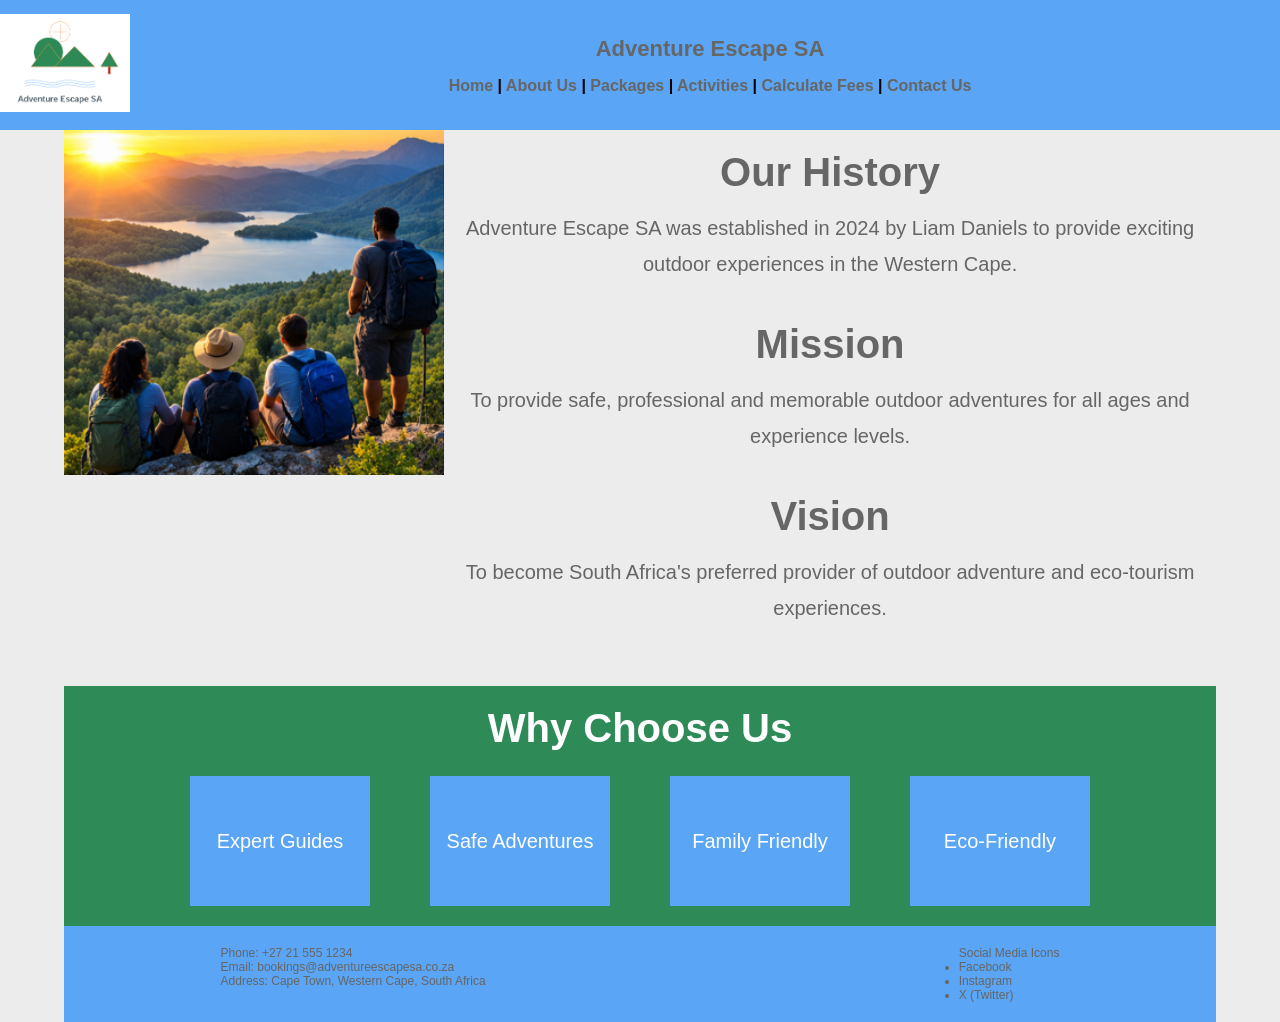
==== about.html @ f77b36d5 "Adventure Escape SA Website" ====
<!DOCTYPE html>
<html lang="en">

<head>

    <!-- Website Character Encoding -->
    <meta charset="UTF-8">

    <!-- Responsive Website -->
    <meta name="viewport"
          content="width=device-width, initial-scale=1.0">

    <!-- Browser Title -->
    <title>About Us | Adventure Escape SA</title>

    <!-- Link CSS File -->
    <link rel="stylesheet"
          href="css/style.css">

</head>

<body>

    <!-- =========================
         HEADER
    ========================== -->

    <header>

        <!-- Logo -->

        <div class="logo-section">

            <img src="images/logo.png"
                 alt="Adventure Escape SA Logo">

        </div>

        <!-- Title And Navigation -->

        <div class="header-content">

            <h1>

                Adventure Escape SA

            </h1>

            <nav>

                <a href="index.html">Home</a>

                |

                <a href="about.html">About Us</a>

                |

                <a href="overview.html">Packages</a>

                |

                <a href="overview.html">Activities</a>

                |

                <a href="fee-calculator.html">Calculate Fees</a>

                |

                <a href="contact.html">Contact Us</a>

            </nav>

        </div>

    </header>

    <!-- =========================
         ABOUT SECTION
    ========================== -->

    <section class="about-section">

        <!-- Left Side Image -->

        <div class="about-image">

            <img src="images/about_us.jpg"
                 alt="About Adventure Escape SA">

        </div>

        <!-- Right Side Content -->

        <div class="about-content">

            <!-- History -->

            <h2>

                Our History

            </h2>

            <p>

                Adventure Escape SA was established in
                2024 by Liam Daniels to provide exciting
                outdoor experiences in the Western Cape.

            </p>

            <!-- Mission -->

            <h2>

                Mission

            </h2>

            <p>

                To provide safe, professional and
                memorable outdoor adventures for
                all ages and experience levels.

            </p>

            <!-- Vision -->

            <h2>

                Vision

            </h2>

            <p>

                To become South Africa's preferred
                provider of outdoor adventure and
                eco-tourism experiences.

            </p>

        </div>

    </section>

    <!-- =========================
         WHY CHOOSE US
    ========================== -->

    <section class="why-section">

        <h2>

            Why Choose Us

        </h2>

        <div class="why-row">

            <div class="why-card">

                Expert Guides

            </div>

            <div class="why-card">

                Safe Adventures

            </div>

            <div class="why-card">

                Family Friendly

            </div>

            <div class="why-card">

                Eco-Friendly

            </div>

        </div>

    </section>

    <!-- =========================
         FOOTER
    ========================== -->

    <footer>

        <!-- Contact Information -->

        <div>

            <p>

                Phone: +27 21 555 1234

            </p>

            <p>

                Email:
                bookings@adventureescapesa.co.za

            </p>

            <p>

                Address:
                Cape Town,
                Western Cape,
                South Africa

            </p>

        </div>

        <!-- Social Media -->

        <div>

            <p>

                Social Media Icons

            </p>

            <ul>

                <li>Facebook</li>

                <li>Instagram</li>

                <li>X (Twitter)</li>

            </ul>

        </div>

    </footer>

</body>

</html>
---- css/style.css ----
/* RESET */

*{
    margin:0;
    padding:0;
    box-sizing:border-box;
    font-family:Arial, sans-serif;
}

body{
    background:#ECECEC;
}

/* HEADER */

header{
    background:#5AA5F5;
    display:flex;
    align-items:center;
    height:130px;
}

.logo-section{
    width:140px;
}

.logo-section img{
    width:130px;
}

.header-content{
    flex:1;
    text-align:center;
}

.header-content h1{
    color:#666;
    margin-bottom:15px;
    font-size:22px;
}

nav{
    font-size:16px;
    font-weight:bold;
}

nav a{
    text-decoration:none;
    color:#666;
}

/* =====================================
   HOME PAGE
===================================== */

.hero-section{

    width:90%;

    margin:0 auto;

    display:flex;

    align-items:flex-start;
}

/* LEFT IMAGE */

.hero-image{

    width:32%;
}

.hero-image img{

    width:100%;

    display:block;
}

/* RIGHT CONTENT */

.hero-text{

    width:68%;

    padding:15px 25px;

    display:flex;

    flex-direction:column;
}

.hero-text h2{

    text-align:center;

    color:#666;

    font-size:34px;

    margin-bottom:20px;
}

.hero-text p{

    color:#666;

    font-size:24px;

    line-height:1.6;

    text-align:left;
}

/* BUTTON */

.button-container{

    text-align:center;

    margin-top:35px;
}

.start-btn{

    display:inline-block;

    background:#FF8C42;

    color:#2E8B57;

    text-decoration:none;

    padding:18px 55px;

    border-radius:30px;

    font-size:22px;

    font-weight:bold;
}

.start-btn:hover{

    background:#ff7a1a;
}

/* FEATURED ADVENTURES */

.featured{

    width:90%;

    margin:20px auto;

    text-align:center;
}

.featured h2{

    color:#666;

    font-size:40px;

    margin-bottom:25px;
}

.feature-row{

    display:flex;

    justify-content:center;

    gap:70px;
}

.feature-card{

    width:200px;

    height:140px;

    background:#5AA5F5;

    display:flex;

    justify-content:center;

    align-items:center;

    color:#2E8B57;

    font-size:28px;

    font-weight:bold;
}

/* FOOTER */

footer{
    background:#5AA5F5;
    display:flex;
    justify-content:center;
    gap:200px;
    padding:15px;
    font-size:12px;
    color:#666;
}

/* MOBILE */

@media(max-width:768px){

    .hero-section{
        flex-direction:column;
    }

    .hero-image,
    .hero-text{
        width:100%;
    }

    footer{
        flex-direction:column;
        gap:20px;
        text-align:center;
    }

    .feature-row{
        flex-direction:column;
        align-items:center;
    }
}
/* =====================================
   ABOUT PAGE
===================================== */

.about-section{

    width:90%;

    margin:auto;

    display:flex;

    background:#ECECEC;
}

/* Left Image */

.about-image{

    width:33%;
}

.about-image img{

    width:100%;

    display:block;
}

/* Right Content */

.about-content{

    width:67%;

    padding:20px;
}

/* Headings */

.about-content h2{

    text-align:center;

    color:#666;

    font-size:40px;

    margin-bottom:15px;
}

/* Paragraphs */

.about-content p{

    text-align:center;

    color:#666;

    font-size:20px;

    line-height:1.8;

    margin-bottom:40px;
}

/* =====================================
   WHY CHOOSE US
===================================== */

.why-section{

    width:90%;

    margin:auto;

    background:#2E8B57;

    color:white;

    text-align:center;

    padding:20px;
}

.why-section h2{

    font-size:40px;

    margin-bottom:25px;
}

.why-row{

    display:flex;

    justify-content:center;

    gap:60px;
}

.why-card{

    width:180px;

    height:130px;

    background:#5AA5F5;

    display:flex;

    justify-content:center;

    align-items:center;

    text-align:center;

    font-size:20px;
}
/* =========================
   OVERVIEW PAGE
========================= */

.overview-container{

    width:90%;

    margin:auto;

    padding:20px;
}

.overview-container h2{

    text-align:center;

    color:#666;

    margin-bottom:20px;
}

.search-bar{

    width:100%;

    padding:15px;

    border:none;

    border-radius:25px;

    background:#D9D9D9;

    margin-bottom:20px;
}

.package-grid{

    display:grid;

    grid-template-columns:
    repeat(auto-fit, minmax(220px,1fr));

    gap:15px;
}

.package-card{

    background:#5AA5F5;

    padding:20px;

    min-height:220px;
}

.package-card h3{

    color:#2E8B57;

    margin-bottom:40px;
}

.package-card p{

    color:#666;

    margin-bottom:30px;
}

.view-btn{

    display:inline-block;

    background:#FF8C42;

    color:#2E8B57;

    text-decoration:none;

    padding:10px 20px;

    border-radius:20px;

    font-weight:bold;
}
/* =========================
   PAGE LAYOUT
========================= */

.page-wrapper{

    min-height:100vh;

    display:flex;

    flex-direction:column;
}

.content{

    flex:1;
}

/* =========================
   PACKAGE PAGE
========================= */

.package-page{

    width:90%;

    margin:auto;

    display:flex;

    margin-top:10px;
}

.package-image{

    width:52%;
}

.package-image img{

    width:100%;

    height:100%;

    object-fit:cover;

    display:block;
}

.package-details{

    width:48%;

    background:#2E8B57;

    color:white;

    padding:20px;
}

.package-details h2{

    font-size:26px;

    margin-bottom:20px;
}

.package-details h3{

    margin-top:15px;

    margin-bottom:10px;
}

.package-details p{

    line-height:1.5;
}

.package-details ul{

    margin-left:20px;

    line-height:1.6;
}

/* =========================
   BUTTONS
========================= */

/* PACKAGE BUTTONS */

.package-buttons{

    width:100%;

    display:flex;

    flex-direction:column;

    justify-content:center;

    align-items:center;

    padding:20px 0;
}

/* BUTTON STYLE */

.package-buttons .btn{

    display:block;

    width:220px;

    text-align:center;

    background:#FF8C42;

    color:#2E8B57;

    text-decoration:none;

    font-weight:bold;

    padding:15px;

    border-radius:30px;

    margin:10px auto;
}

/* =========================
   FOOTER
========================= */

footer{

    width:90%;

    margin:auto;

    background:#5AA5F5;

    display:flex;

    justify-content:space-around;

    padding:20px;
}
/* =====================================
   FEE CALCULATOR BUTTONS
===================================== */

.center{

    width:100%;

    display:flex;

    justify-content:center;

    align-items:center;

    margin:20px 0;
}

/* Orange Buttons */

.btn{

    display:inline-block;

    background:#FF8C42;

    color:#2E8B57;

    text-decoration:none;

    padding:15px 40px;

    border:none;

    border-radius:30px;

    font-size:18px;

    font-weight:bold;

    cursor:pointer;

    min-width:220px;

    text-align:center;
}

.btn:hover{

    background:#ff7a1a;

}

/* Calculate Button */

#calculateBtn{

    background:#FF8C42;

    color:#2E8B57;

}

/* Submit Button */

#submitBtn{

    background:#FF8C42;

    color:#2E8B57;

}
/* ==========================
   FEE CALCULATOR
========================== */

.fee-layout{

    width:90%;

    margin:auto;

    display:flex;

    justify-content:space-between;

    gap:20px;

    padding:20px;
}

.column{

    flex:1;
}

.column h2{

    color:#2E8B57;

    margin-bottom:15px;
}

.form-input{

    width:100%;

    padding:12px;

    margin-bottom:15px;

    border:none;

    border-radius:20px;

    background:#D9D9D9;
}

.discount-box{

    background:#5AA5F5;

    padding:20px;
}

.quote-box{

    width:90%;

    margin:20px auto;

    background:#5AA5F5;

    padding:20px;
}
/* =====================================
   CONTACT PAGE
===================================== */

/* Main Contact Layout */

.contact-layout{

    width:90%;

    margin:20px auto;

    display:flex;

    justify-content:space-between;

    gap:30px;
}

/* Contact Information Card */

.contact-card{

    width:45%;

    background:#5AA5F5;

    padding:20px;

    border-radius:5px;
}

.contact-card h2{

    color:#2E8B57;

    margin-bottom:15px;
}

/* Contact Form */

.contact-form{

    width:45%;
}

.contact-form h2{

    color:#2E8B57;

    margin-bottom:15px;
}

/* Input Fields */

.form-input{

    width:100%;

    padding:12px;

    margin-bottom:15px;

    border:none;

    border-radius:20px;

    background:#D9D9D9;
}

/* =====================================
   GOOGLE MAP
===================================== */

.map-container{

    width:60%;

    margin:30px auto;
}

.map-container iframe{

    width:100%;

    height:300px;

    border:none;

    border-radius:5px;
}

/* Mobile View */

@media(max-width:768px){

    .contact-layout{

        flex-direction:column;
    }

    .contact-card,
    .contact-form{

        width:100%;
    }

    .map-placeholder{

        width:100%;
    }
}
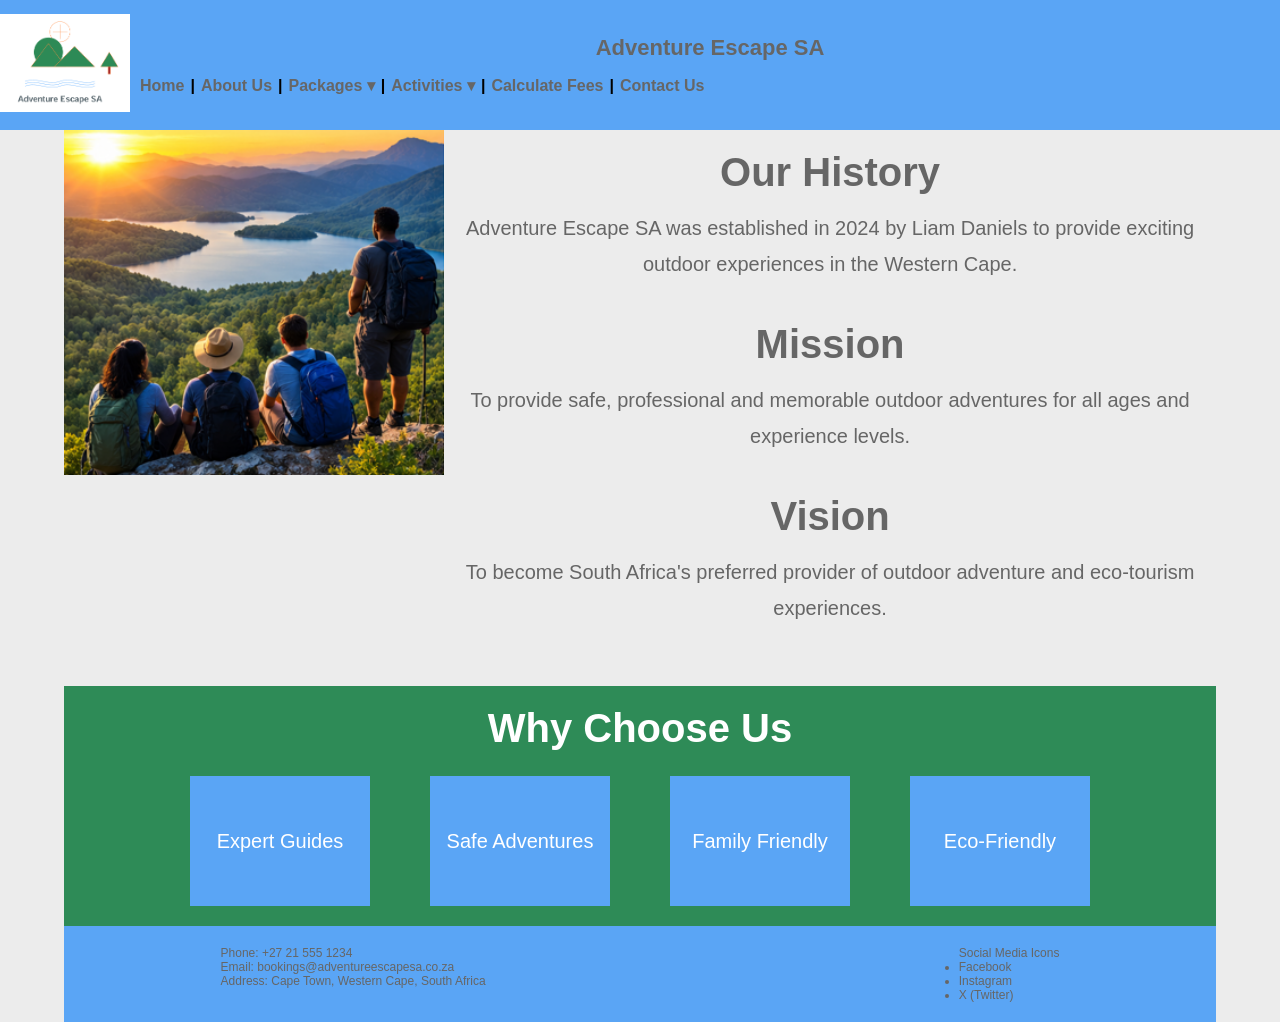
==== commit bd703d5a: "Add drop-down navigation menu to every page Packages and Activities now open drop-down menus that li" ====
--- a/about.html
+++ b/about.html
@@ -46,7 +46,7 @@
 
             </h1>
 
-            <nav>
+            <nav class="main-nav">
 
                 <a href="index.html">Home</a>
 
@@ -56,11 +56,32 @@
 
                 |
 
-                <a href="overview.html">Packages</a>
-
-                |
-
-                <a href="overview.html">Activities</a>
+                <div class="dropdown">
+
+                    <a href="overview.html" class="dropdown-toggle">Packages &#9662;</a>
+
+                    <div class="dropdown-menu">
+                        <a href="ultimate-adventure.html">Ultimate Adventure Day</a>
+                        <a href="family-explorer.html">Family Explorer Package</a>
+                        <a href="mountain-adventure.html">Mountain Adventure Package</a>
+                        <a href="corporate-challenge.html">Corporate Team Challenge</a>
+                    </div>
+
+                </div>
+
+                |
+
+                <div class="dropdown">
+
+                    <a href="overview.html" class="dropdown-toggle">Activities &#9662;</a>
+
+                    <div class="dropdown-menu">
+                        <a href="ziplining.html">Ziplining Adventure</a>
+                        <a href="kayaking.html">Kayaking Experience</a>
+                        <a href="rock-climbing.html">Rock Climbing Session</a>
+                    </div>
+
+                </div>
 
                 |
 
--- a/css/style.css
+++ b/css/style.css
@@ -832,4 +832,51 @@
 
         width:100%;
     }
-}+}
+/* =====================================
+   DROP-DOWN NAVIGATION
+===================================== */
+
+.main-nav{
+    display:flex;
+    flex-wrap:wrap;
+    align-items:center;
+    gap:6px;
+}
+
+.dropdown{
+    position:relative;
+    display:inline-block;
+}
+
+.dropdown-menu{
+    display:none;
+    position:absolute;
+    top:100%;
+    left:0;
+    min-width:220px;
+    background:#ffffff;
+    border-radius:6px;
+    box-shadow:0 4px 12px rgba(0,0,0,0.15);
+    padding:6px 0;
+    z-index:1000;
+}
+
+.dropdown-menu a{
+    display:block;
+    padding:8px 14px;
+    font-size:14px;
+    font-weight:normal;
+    color:#444;
+}
+
+.dropdown-menu a:hover,
+.dropdown-menu a:focus{
+    background:#ff7a1a;
+    color:#ffffff;
+}
+
+.dropdown:hover .dropdown-menu,
+.dropdown:focus-within .dropdown-menu{
+    display:block;
+}
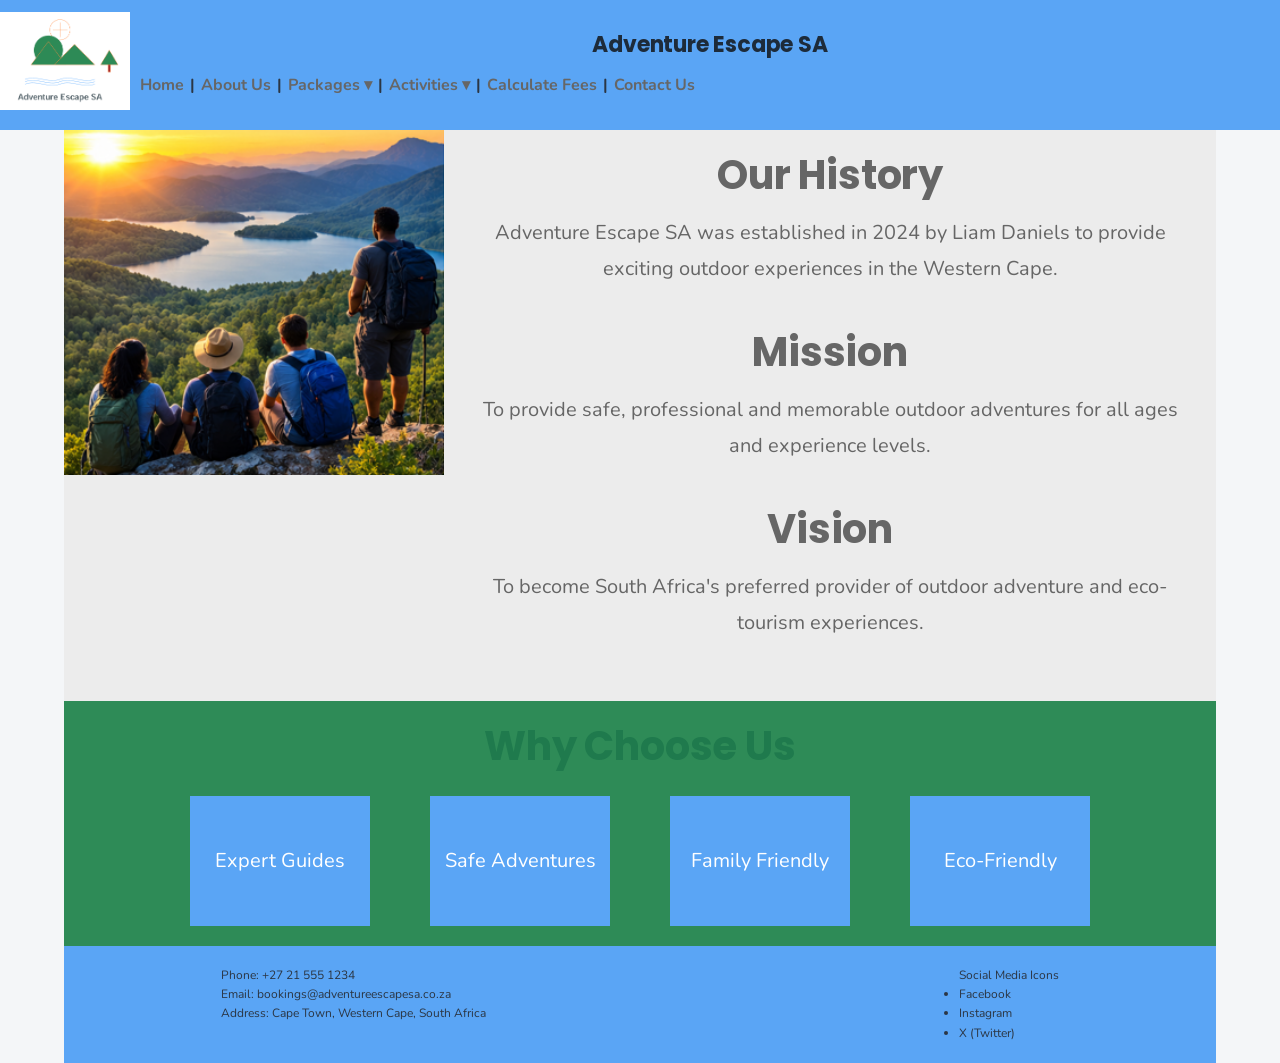
==== commit 0ba6cd11: "Refresh typography and text colours for readability Use Poppins for headings and Nunito for body tex" ====
--- a/about.html
+++ b/about.html
@@ -14,6 +14,9 @@
     <title>About Us | Adventure Escape SA</title>
 
     <!-- Link CSS File -->
+    <link rel="preconnect" href="https://fonts.googleapis.com">
+    <link rel="preconnect" href="https://fonts.gstatic.com" crossorigin>
+    <link href="https://fonts.googleapis.com/css2?family=Nunito:wght@400;600;700&family=Poppins:wght@500;600;700&display=swap" rel="stylesheet">
     <link rel="stylesheet"
           href="css/style.css">
 
--- a/css/style.css
+++ b/css/style.css
@@ -880,3 +880,185 @@
 .dropdown:focus-within .dropdown-menu{
     display:block;
 }
+
+/* =====================================
+   TABLES
+===================================== */
+
+.price-list{
+    max-width:800px;
+    margin:30px auto;
+    padding:0 15px;
+}
+
+.price-list h2{
+    text-align:center;
+}
+
+.info-table{
+    width:100%;
+    border-collapse:collapse;
+    background:#ffffff;
+    font-size:14px;
+}
+
+.info-table caption{
+    caption-side:top;
+    text-align:left;
+    font-weight:bold;
+    padding:6px 0;
+    color:#444;
+}
+
+.info-table th,
+.info-table td{
+    border:1px solid #d6d6d6;
+    padding:8px 10px;
+    text-align:left;
+}
+
+.info-table thead th{
+    background:#5AA5F5;
+    color:#ffffff;
+}
+
+.info-table tbody tr:nth-child(even){
+    background:#f2f7fd;
+}
+
+.table-note{
+    font-size:12px;
+    margin-top:8px;
+}
+
+@media(max-width:768px){
+
+    .info-table{
+        font-size:13px;
+    }
+}
+
+/* =====================================
+   FORM VALIDATION
+===================================== */
+
+.sr-only{
+    position:absolute;
+    width:1px;
+    height:1px;
+    padding:0;
+    margin:-1px;
+    overflow:hidden;
+    clip:rect(0,0,0,0);
+    border:0;
+}
+
+.error-message{
+    color:#c0392b;
+    font-size:13px;
+    margin:4px 0 10px;
+    min-height:16px;
+}
+
+.input-error{
+    border:2px solid #c0392b !important;
+}
+
+.form-status{
+    text-align:center;
+    font-weight:bold;
+    margin:12px auto;
+    max-width:700px;
+}
+
+.status-success{
+    color:#1e7e34;
+}
+
+.status-error{
+    color:#c0392b;
+}
+
+.status-warning{
+    color:#b36b00;
+}
+
+.quote-table .total-row td{
+    font-weight:bold;
+    background:#ffe8d6;
+}
+
+.search-message{
+    text-align:center;
+    color:#c0392b;
+    font-weight:bold;
+    min-height:18px;
+}
+
+/* =====================================
+   FEE CALCULATOR - MOBILE
+===================================== */
+
+@media(max-width:768px){
+
+    .fee-layout{
+        flex-direction:column;
+        gap:20px;
+    }
+
+    .fee-layout .form-input{
+        width:100%;
+        box-sizing:border-box;
+    }
+}
+
+/* =====================================
+   UI/UX REFRESH: TYPOGRAPHY & COLOUR
+   Poppins for headings, Nunito for body text.
+   Text colours chosen to pass WCAG contrast checks.
+===================================== */
+
+:root{
+    --blue:#5AA5F5;
+    --blue-soft:#EAF3FE;
+    --green:#1F7A4D;
+    --orange:#E65C00;
+    --orange-dark:#C94F00;
+    --navy:#1D2B3A;
+    --text:#2B3644;
+    --muted:#5A6573;
+    --page:#F4F6F8;
+    --white:#FFFFFF;
+    --radius:16px;
+    --shadow:0 6px 18px rgba(29,43,58,0.10);
+    --container:1140px;
+}
+
+*{
+    font-family:'Nunito', Arial, sans-serif;
+}
+
+body{
+    background:var(--page);
+    color:var(--text);
+    font-size:17px;
+    line-height:1.6;
+}
+
+h1, h2, h3, h4,
+.header-content h1,
+.hero-text h2,
+.featured h2{
+    font-family:'Poppins', Arial, sans-serif;
+    color:var(--navy);
+    line-height:1.25;
+    letter-spacing:-0.2px;
+}
+
+h2{
+    color:var(--green);
+}
+
+p, li, label, td, th{
+    color:var(--text);
+}
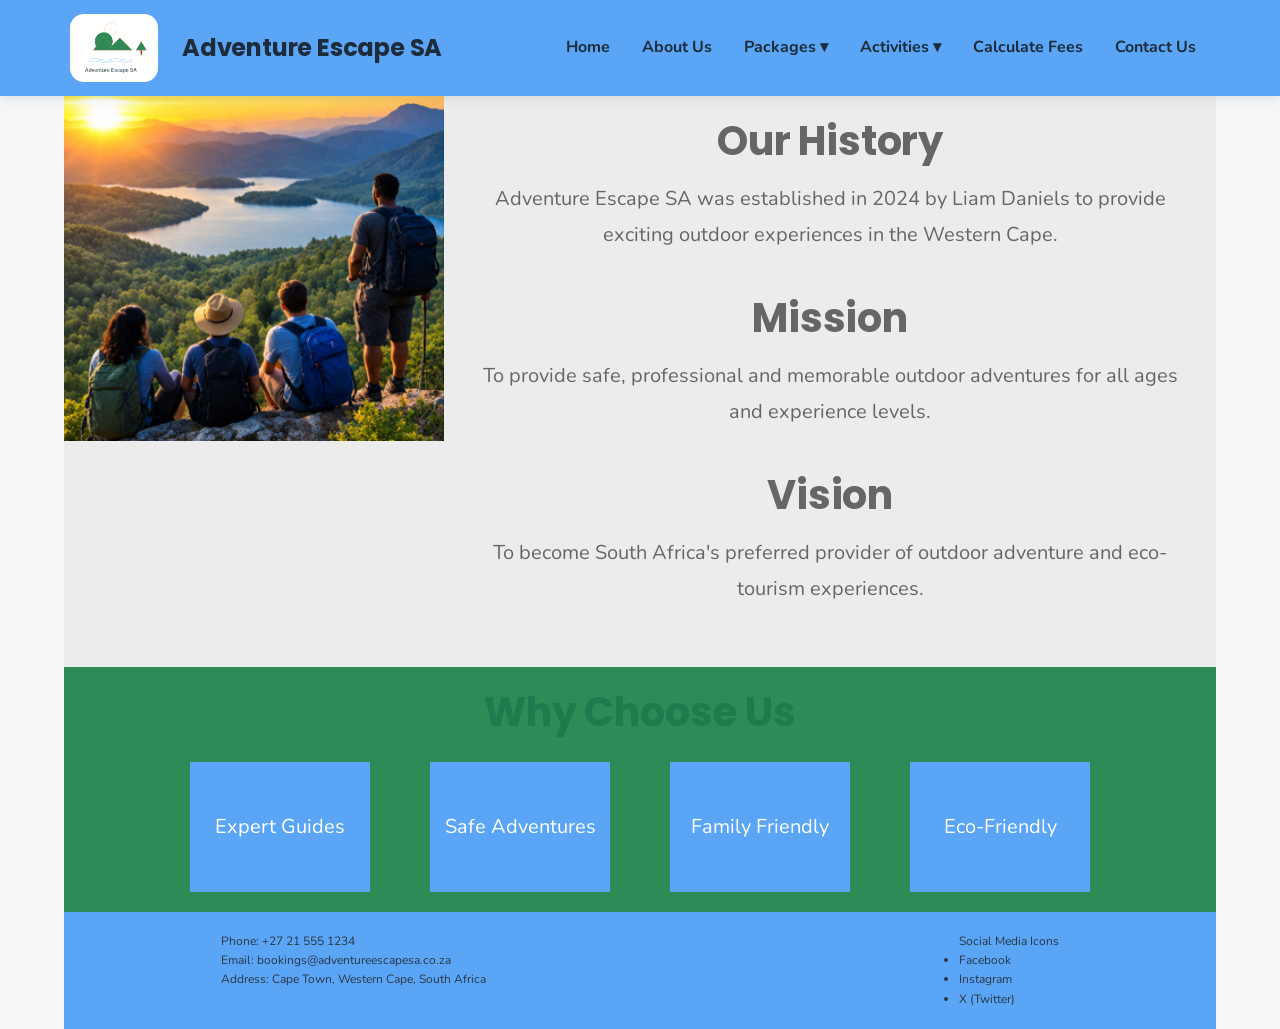
==== commit 9d5ee3e9: "Align the header and navigation into one consistent row The logo, site title and menu now sit on one" ====
--- a/about.html
+++ b/about.html
@@ -52,13 +52,7 @@
             <nav class="main-nav">
 
                 <a href="index.html">Home</a>
-
-                |
-
                 <a href="about.html">About Us</a>
-
-                |
-
                 <div class="dropdown">
 
                     <a href="overview.html" class="dropdown-toggle">Packages &#9662;</a>
@@ -71,9 +65,6 @@
                     </div>
 
                 </div>
-
-                |
-
                 <div class="dropdown">
 
                     <a href="overview.html" class="dropdown-toggle">Activities &#9662;</a>
@@ -85,13 +76,7 @@
                     </div>
 
                 </div>
-
-                |
-
                 <a href="fee-calculator.html">Calculate Fees</a>
-
-                |
-
                 <a href="contact.html">Contact Us</a>
 
             </nav>
--- a/css/style.css
+++ b/css/style.css
@@ -1062,3 +1062,152 @@
 p, li, label, td, th{
     color:var(--text);
 }
+
+/* =====================================
+   UI/UX REFRESH: HEADER & NAVIGATION
+   Logo, title and menu share one aligned row that lines up
+   with the page content below it.
+===================================== */
+
+header{
+    height:auto;
+    min-height:96px;
+    padding:14px max(4%, calc((100% - var(--container)) / 2));
+    gap:24px;
+    box-shadow:0 2px 10px rgba(29,43,58,0.12);
+    position:relative;
+    z-index:100;
+}
+
+.logo-section{
+    width:auto;
+    flex-shrink:0;
+}
+
+.logo-section img{
+    width:88px;
+    height:auto;
+    display:block;
+    background:var(--white);
+    border-radius:14px;
+    padding:4px;
+}
+
+.header-content{
+    display:flex;
+    align-items:center;
+    justify-content:space-between;
+    gap:20px;
+    text-align:left;
+}
+
+.header-content h1{
+    margin:0;
+    font-size:24px;
+    font-weight:700;
+    color:var(--navy);
+    white-space:nowrap;
+}
+
+.main-nav{
+    display:flex;
+    flex-wrap:wrap;
+    align-items:center;
+    justify-content:flex-end;
+    gap:4px;
+    font-size:16px;
+}
+
+.main-nav a,
+.dropdown-toggle{
+    display:inline-flex;
+    align-items:center;
+    padding:8px 14px;
+    border-radius:999px;
+    color:var(--navy);
+    font-weight:700;
+    text-decoration:none;
+    transition:background 0.2s ease, color 0.2s ease;
+}
+
+.main-nav > a:hover,
+.main-nav > a:focus-visible,
+.dropdown-toggle:hover,
+.dropdown-toggle:focus-visible,
+.dropdown:focus-within .dropdown-toggle{
+    background:var(--white);
+    color:var(--green);
+    outline:none;
+}
+
+.dropdown-menu{
+    top:calc(100% + 6px);
+    border-radius:12px;
+    padding:8px;
+    box-shadow:var(--shadow);
+}
+
+/* invisible bridge so the menu doesn't close while moving the mouse down */
+.dropdown-menu::before{
+    content:"";
+    position:absolute;
+    top:-8px;
+    left:0;
+    right:0;
+    height:8px;
+}
+
+.dropdown-menu a{
+    display:block;
+    border-radius:8px;
+    padding:9px 12px;
+    font-size:15px;
+    font-weight:600;
+    color:var(--navy);
+}
+
+.dropdown-menu a:hover,
+.dropdown-menu a:focus{
+    background:var(--blue-soft);
+    color:var(--green);
+}
+
+@media(max-width:960px){
+
+    header{
+        flex-wrap:wrap;
+    }
+
+    .header-content{
+        flex-direction:column;
+        align-items:flex-start;
+        flex:1;
+    }
+
+    .main-nav{
+        justify-content:flex-start;
+    }
+}
+
+@media(max-width:600px){
+
+    header{
+        padding:12px 16px;
+        gap:14px;
+    }
+
+    .logo-section img{
+        width:64px;
+    }
+
+    .header-content h1{
+        font-size:20px;
+        white-space:normal;
+    }
+
+    .main-nav a,
+    .dropdown-toggle{
+        padding:6px 10px;
+        font-size:15px;
+    }
+}
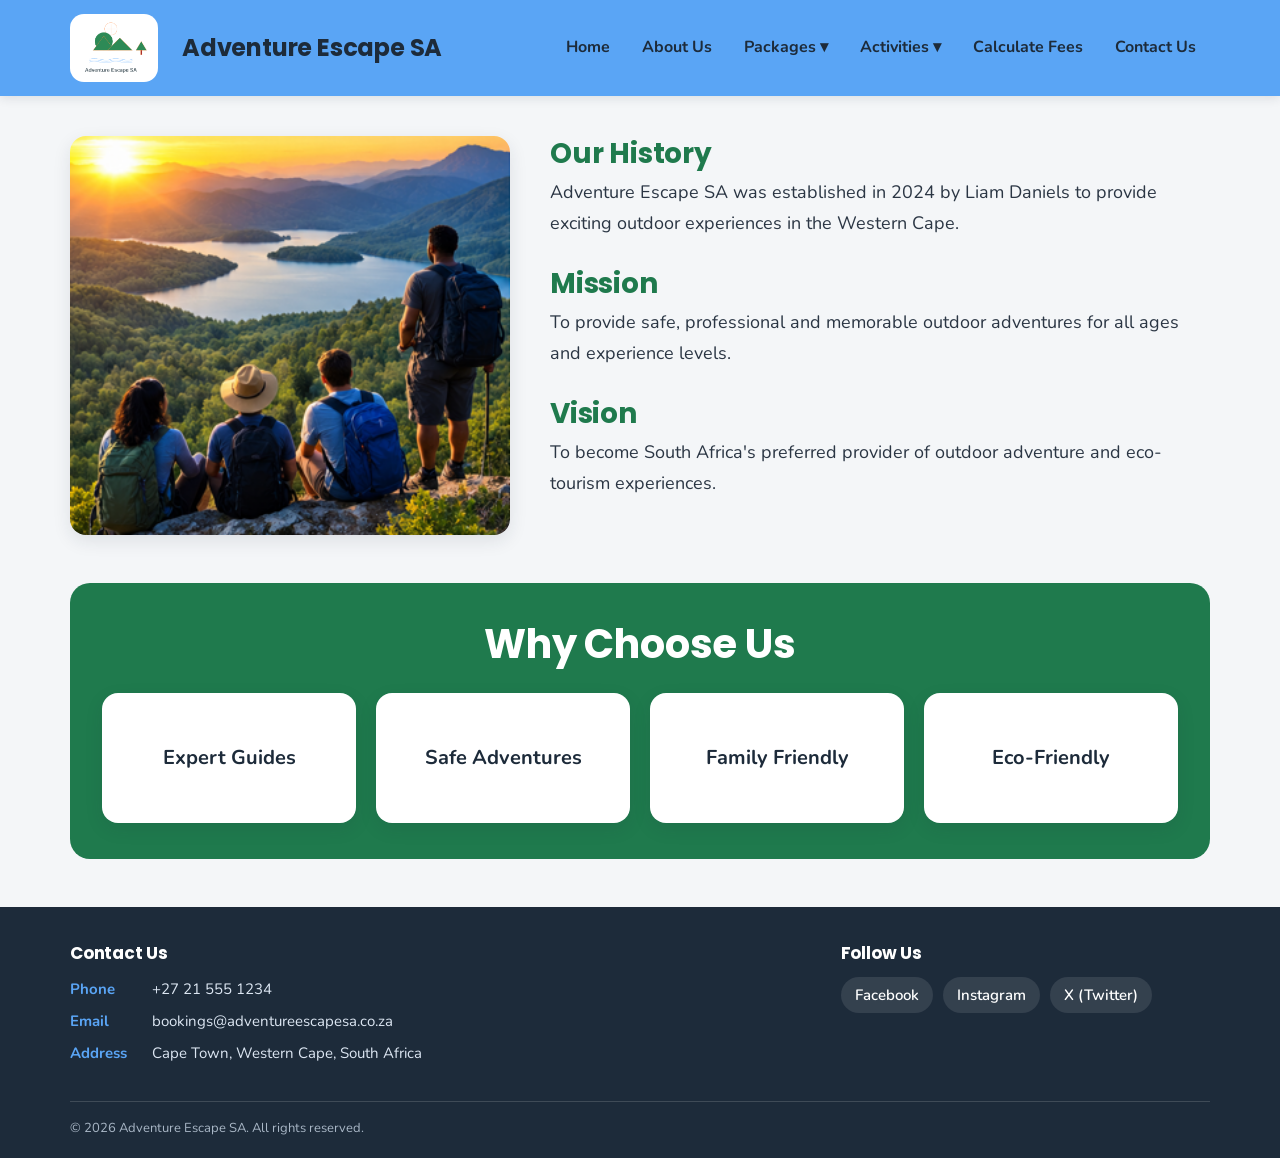
==== commit 07e60bcd: "Rebuild the footer as aligned, readable columns The footer used 12px grey text on blue and a differe" ====
--- a/about.html
+++ b/about.html
@@ -202,57 +202,37 @@
          FOOTER
     ========================== -->
 
-    <footer>
-
-        <!-- Contact Information -->
-
-        <div>
-
-            <p>
-
-                Phone: +27 21 555 1234
-
-            </p>
-
-            <p>
-
-                Email:
-                bookings@adventureescapesa.co.za
-
-            </p>
-
-            <p>
-
-                Address:
-                Cape Town,
-                Western Cape,
-                South Africa
-
-            </p>
-
-        </div>
-
-        <!-- Social Media -->
-
-        <div>
-
-            <p>
-
-                Social Media Icons
-
-            </p>
-
-            <ul>
-
-                <li>Facebook</li>
-
-                <li>Instagram</li>
-
-                <li>X (Twitter)</li>
-
-            </ul>
-
-        </div>
+    <footer class="site-footer">
+
+        <div class="footer-inner">
+
+            <div class="footer-col">
+
+                <h3>Contact Us</h3>
+
+                <ul class="footer-list">
+                    <li><span class="footer-label">Phone</span> <a href="tel:+27215551234">+27 21 555 1234</a></li>
+                    <li><span class="footer-label">Email</span> <a href="mailto:bookings@adventureescapesa.co.za">bookings@adventureescapesa.co.za</a></li>
+                    <li><span class="footer-label">Address</span> Cape Town, Western Cape, South Africa</li>
+                </ul>
+
+            </div>
+
+            <div class="footer-col">
+
+                <h3>Follow Us</h3>
+
+                <ul class="footer-social">
+                    <li><span>Facebook</span></li>
+                    <li><span>Instagram</span></li>
+                    <li><span>X (Twitter)</span></li>
+                </ul>
+
+            </div>
+
+        </div>
+
+        <p class="footer-copy">&copy; 2026 Adventure Escape SA. All rights reserved.</p>
 
     </footer>
 
--- a/css/style.css
+++ b/css/style.css
@@ -1211,3 +1211,692 @@
         font-size:15px;
     }
 }
+
+/* =====================================
+   UI/UX REFRESH: BUTTONS
+   One button style everywhere: white text on a deeper orange
+   (passes WCAG contrast for large bold text), same height,
+   padding and radius, with hover, press and keyboard focus states.
+===================================== */
+
+.btn,
+.start-btn,
+.view-btn,
+.package-buttons .btn{
+    display:inline-flex;
+    align-items:center;
+    justify-content:center;
+    gap:8px;
+    min-height:50px;
+    padding:12px 30px;
+    margin:0;
+    border:none;
+    border-radius:999px;
+    background:var(--orange);
+    color:var(--white);
+    font-family:'Poppins', Arial, sans-serif;
+    font-size:17px;
+    font-weight:600;
+    line-height:1.2;
+    letter-spacing:0.2px;
+    text-align:center;
+    text-decoration:none;
+    white-space:nowrap;
+    cursor:pointer;
+    box-shadow:0 4px 12px rgba(230,92,0,0.25);
+    transition:background 0.2s ease, transform 0.15s ease, box-shadow 0.2s ease;
+}
+
+.btn:hover,
+.start-btn:hover,
+.view-btn:hover,
+.package-buttons .btn:hover{
+    background:var(--orange-dark);
+    color:var(--white);
+    transform:translateY(-2px);
+    box-shadow:0 6px 16px rgba(201,79,0,0.30);
+}
+
+.btn:active,
+.start-btn:active,
+.view-btn:active{
+    transform:translateY(0);
+}
+
+.btn:focus-visible,
+.start-btn:focus-visible,
+.view-btn:focus-visible{
+    outline:3px solid var(--navy);
+    outline-offset:3px;
+}
+
+/* Smaller button inside cards */
+.view-btn{
+    min-height:44px;
+    padding:10px 22px;
+    font-size:15px;
+}
+
+/* Main call to action on the home page */
+.start-btn{
+    min-height:56px;
+    padding:14px 38px;
+    font-size:18px;
+}
+
+/* Book Now / Request Quote sit side by side, same width */
+.package-buttons{
+    flex-direction:row;
+    flex-wrap:wrap;
+    gap:16px;
+    padding:28px 0 8px;
+}
+
+.package-buttons .btn{
+    width:220px;
+}
+
+/* Secondary action: outlined so the main action stands out */
+.package-buttons .btn + .btn{
+    background:var(--white);
+    color:var(--orange-dark);
+    box-shadow:inset 0 0 0 2px var(--orange);
+}
+
+.package-buttons .btn + .btn:hover{
+    background:#FFF1E6;
+    color:var(--orange-dark);
+}
+
+.center{
+    margin:28px 0;
+}
+
+@media(max-width:600px){
+
+    .btn,
+    .package-buttons .btn{
+        width:100%;
+        max-width:340px;
+        min-width:0;
+    }
+}
+
+/* =====================================
+   UI/UX REFRESH: CARDS
+   Cards in a row share the same height, padding and corner radius;
+   text is left-aligned and buttons line up along the bottom edge.
+===================================== */
+
+/* Package overview */
+.overview-container{
+    width:92%;
+    max-width:var(--container);
+    margin:36px auto;
+}
+
+.overview-container h2{
+    text-align:center;
+    color:var(--navy);
+    font-size:32px;
+    margin-bottom:20px;
+}
+
+.search-bar{
+    display:block;
+    width:100%;
+    max-width:560px;
+    margin:0 auto 28px;
+    padding:14px 22px;
+    border:2px solid transparent;
+    border-radius:999px;
+    background:var(--white);
+    box-shadow:var(--shadow);
+    font-size:16px;
+}
+
+.search-bar:focus{
+    outline:none;
+    border-color:var(--blue);
+}
+
+.package-grid{
+    grid-template-columns:repeat(auto-fill, minmax(240px, 1fr));
+    gap:24px;
+    align-items:stretch;
+}
+
+.package-card{
+    display:flex;
+    flex-direction:column;
+    align-items:flex-start;
+    min-height:0;
+    padding:24px;
+    background:var(--white);
+    border-radius:var(--radius);
+    box-shadow:var(--shadow);
+    transition:transform 0.2s ease, box-shadow 0.2s ease;
+}
+
+.package-card:hover{
+    transform:translateY(-4px);
+    box-shadow:0 10px 24px rgba(29,43,58,0.14);
+}
+
+.package-card h3{
+    color:var(--navy);
+    font-size:19px;
+    margin:0 0 12px;
+}
+
+.package-card p{
+    display:inline-block;
+    margin:0 0 20px;
+    padding:4px 14px;
+    border-radius:999px;
+    background:var(--blue-soft);
+    color:var(--green);
+    font-weight:700;
+}
+
+/* pushes the button to the bottom so every card's button lines up */
+.package-card .view-btn{
+    margin-top:auto;
+}
+
+/* Featured adventures on the home page */
+.featured{
+    width:92%;
+    max-width:var(--container);
+    margin:48px auto;
+}
+
+.featured h2{
+    font-size:32px;
+    color:var(--navy);
+    margin-bottom:24px;
+}
+
+.feature-row{
+    display:grid;
+    grid-template-columns:repeat(3, 1fr);
+    gap:24px;
+}
+
+.feature-card{
+    width:auto;
+    height:150px;
+    border-radius:var(--radius);
+    background:var(--blue);
+    color:var(--navy);
+    font-family:'Poppins', Arial, sans-serif;
+    font-size:24px;
+    font-weight:600;
+    text-decoration:none;
+    box-shadow:var(--shadow);
+    transition:transform 0.2s ease, background 0.2s ease;
+}
+
+.feature-card:hover,
+.feature-card:focus-visible{
+    transform:translateY(-4px);
+    background:#7BB8F7;
+    outline:none;
+}
+
+/* Why choose us (About page) */
+.why-row{
+    display:grid;
+    grid-template-columns:repeat(4, 1fr);
+    gap:20px;
+}
+
+.why-card{
+    width:auto;
+    min-height:110px;
+    margin:0;
+    border-radius:var(--radius);
+    background:var(--white);
+    color:var(--navy);
+    font-weight:700;
+    box-shadow:var(--shadow);
+}
+
+@media(max-width:900px){
+
+    .why-row{
+        grid-template-columns:repeat(2, 1fr);
+    }
+}
+
+@media(max-width:600px){
+
+    .feature-row,
+    .why-row{
+        grid-template-columns:1fr;
+    }
+
+    .feature-card{
+        height:110px;
+    }
+}
+
+/* =====================================
+   UI/UX REFRESH: PAGE LAYOUT, ALIGNMENT & SPACING
+   Every section uses the same content width as the header and
+   footer, text is left-aligned for easy reading, and related items
+   are grouped close together (proximity) with consistent gaps
+   between groups.
+===================================== */
+
+.hero-section,
+.about-section,
+.package-page,
+.fee-layout,
+.quote-box,
+.contact-layout,
+.price-list,
+.why-section,
+.map-container{
+    width:92%;
+    max-width:var(--container);
+    margin-left:auto;
+    margin-right:auto;
+}
+
+/* ---- Home hero ---- */
+.hero-section{
+    margin-top:40px;
+    gap:40px;
+    align-items:center;
+}
+
+.hero-image{
+    width:40%;
+}
+
+.hero-image img,
+.about-image img{
+    border-radius:var(--radius);
+    box-shadow:var(--shadow);
+}
+
+.hero-text{
+    width:60%;
+    padding:0;
+    align-items:flex-start;
+}
+
+.hero-text h2{
+    text-align:left;
+    font-size:40px;
+    margin-bottom:16px;
+}
+
+.hero-text p{
+    font-size:19px;
+    color:var(--text);
+    margin-bottom:0;
+}
+
+.button-container{
+    text-align:left;
+    margin-top:28px;
+}
+
+/* ---- About ---- */
+.about-section{
+    margin-top:40px;
+    gap:40px;
+    align-items:flex-start;
+    background:transparent;
+}
+
+.about-image{
+    width:40%;
+}
+
+.about-content{
+    width:60%;
+    padding:0;
+}
+
+.about-content h2{
+    text-align:left;
+    font-size:28px;
+    color:var(--green);
+    margin:0 0 6px;
+}
+
+.about-content p{
+    text-align:left;
+    font-size:18px;
+    color:var(--text);
+    line-height:1.7;
+    margin-bottom:28px;
+}
+
+.why-section{
+    margin-top:48px;
+    margin-bottom:48px;
+    padding:36px 32px;
+    border-radius:20px;
+    background:var(--green);
+}
+
+.why-section h2{
+    color:var(--white);
+    margin-bottom:24px;
+}
+
+/* ---- Package detail pages ---- */
+.package-page{
+    margin-top:40px;
+    border-radius:20px;
+    overflow:hidden;
+    box-shadow:var(--shadow);
+}
+
+.package-details{
+    padding:32px;
+    background:var(--green);
+}
+
+.package-details h2,
+.package-details h3,
+.package-details p,
+.package-details li{
+    color:var(--white);
+}
+
+.package-details h2{
+    font-size:28px;
+    margin-bottom:20px;
+}
+
+.package-details h3{
+    font-size:17px;
+    margin:18px 0 4px;
+    opacity:0.9;
+}
+
+/* ---- Fee calculator ---- */
+.fee-layout{
+    margin-top:40px;
+    padding:0;
+    gap:28px;
+    align-items:stretch;
+}
+
+.column h2,
+.discount-box h2,
+.contact-card h2,
+.contact-form h2{
+    font-size:22px;
+    color:var(--green);
+    margin:0 0 16px;
+}
+
+.column{
+    padding:24px;
+    background:var(--white);
+    border-radius:var(--radius);
+    box-shadow:var(--shadow);
+}
+
+.column label{
+    display:flex;
+    align-items:center;
+    gap:10px;
+    padding:6px 0;
+    cursor:pointer;
+}
+
+.column input[type="checkbox"]{
+    width:18px;
+    height:18px;
+    accent-color:var(--orange);
+}
+
+.discount-box{
+    padding:0;
+    background:transparent;
+}
+
+.price-list{
+    margin-top:40px;
+}
+
+.price-list h2{
+    text-align:center;
+    color:var(--navy);
+    margin-bottom:12px;
+}
+
+.info-table{
+    border-radius:12px;
+    overflow:hidden;
+    box-shadow:var(--shadow);
+}
+
+.info-table th,
+.info-table td{
+    padding:11px 14px;
+    border:none;
+    border-bottom:1px solid #E3E8EE;
+}
+
+.info-table thead th{
+    background:var(--navy);
+}
+
+.info-table tbody tr:nth-child(even){
+    background:#F7F9FB;
+}
+
+.info-table caption{
+    color:var(--muted);
+    font-size:14px;
+}
+
+.quote-box{
+    margin-top:12px;
+    padding:28px;
+    background:var(--white);
+    border-radius:var(--radius);
+    box-shadow:var(--shadow);
+}
+
+.quote-box h2{
+    color:var(--navy);
+    margin-bottom:12px;
+}
+
+/* ---- Forms: label, field and its error grouped tightly ---- */
+.form-input{
+    display:block;
+    width:100%;
+    margin:0;
+    padding:13px 18px;
+    border:2px solid #DCE3EA;
+    border-radius:12px;
+    background:var(--white);
+    font-size:16px;
+    color:var(--text);
+    transition:border-color 0.2s ease, box-shadow 0.2s ease;
+}
+
+.form-input:focus{
+    outline:none;
+    border-color:var(--blue);
+    box-shadow:0 0 0 4px rgba(90,165,245,0.20);
+}
+
+.error-message{
+    margin:4px 0 14px 4px;
+    min-height:18px;
+}
+
+/* ---- Contact ---- */
+.contact-layout{
+    margin-top:40px;
+    gap:28px;
+    align-items:flex-start;
+}
+
+.contact-card,
+.contact-form{
+    width:50%;
+    padding:28px;
+    background:var(--white);
+    border-radius:var(--radius);
+    box-shadow:var(--shadow);
+}
+
+.contact-card p{
+    margin-bottom:10px;
+}
+
+.contact-card strong,
+.contact-card b{
+    color:var(--navy);
+}
+
+.contact-form .center{
+    justify-content:flex-start;
+    margin:12px 0 0;
+}
+
+.map-container{
+    margin-top:28px;
+    margin-bottom:48px;
+}
+
+.map-container iframe{
+    border-radius:var(--radius);
+    box-shadow:var(--shadow);
+}
+
+/* ---- Responsive ---- */
+@media(max-width:900px){
+
+    .hero-section,
+    .about-section,
+    .package-page,
+    .fee-layout,
+    .contact-layout{
+        flex-direction:column;
+    }
+
+    .hero-image,
+    .hero-text,
+    .about-image,
+    .about-content,
+    .package-image,
+    .package-details,
+    .contact-card,
+    .contact-form{
+        width:100%;
+    }
+
+    .hero-text h2{
+        font-size:32px;
+    }
+}
+
+/* =====================================
+   UI/UX REFRESH: FOOTER
+   Full width like the header, two aligned columns that line up
+   with the page content, readable text size, and grouped links.
+===================================== */
+
+footer.site-footer{
+    display:block;
+    width:100%;
+    margin:48px 0 0;
+    padding:36px max(4%, calc((100% - var(--container)) / 2)) 20px;
+    background:var(--navy);
+    color:#DCE6F2;
+    font-size:15px;
+    gap:0;
+    text-align:left;
+}
+
+.footer-inner{
+    display:grid;
+    grid-template-columns:2fr 1fr;
+    gap:32px;
+    align-items:start;
+}
+
+.site-footer h3{
+    color:var(--white);
+    font-size:17px;
+    margin-bottom:12px;
+}
+
+.footer-list,
+.footer-social{
+    list-style:none;
+    margin:0;
+    padding:0;
+}
+
+.footer-list li{
+    display:flex;
+    gap:12px;
+    margin-bottom:8px;
+    color:#DCE6F2;
+}
+
+.footer-label{
+    min-width:70px;
+    font-weight:700;
+    color:var(--blue);
+}
+
+.site-footer a{
+    color:#DCE6F2;
+    text-decoration:none;
+}
+
+.site-footer a:hover,
+.site-footer a:focus-visible{
+    color:var(--white);
+    text-decoration:underline;
+}
+
+.footer-social{
+    display:flex;
+    flex-wrap:wrap;
+    gap:10px;
+}
+
+.footer-social span{
+    display:inline-block;
+    padding:6px 14px;
+    border-radius:999px;
+    background:rgba(255,255,255,0.10);
+    color:var(--white);
+    font-weight:600;
+}
+
+.footer-copy{
+    margin-top:28px;
+    padding-top:16px;
+    border-top:1px solid rgba(255,255,255,0.15);
+    color:#A9B7C6;
+    font-size:13px;
+}
+
+@media(max-width:700px){
+
+    .footer-inner{
+        grid-template-columns:1fr;
+    }
+
+    .footer-list li{
+        flex-direction:column;
+        gap:0;
+    }
+}
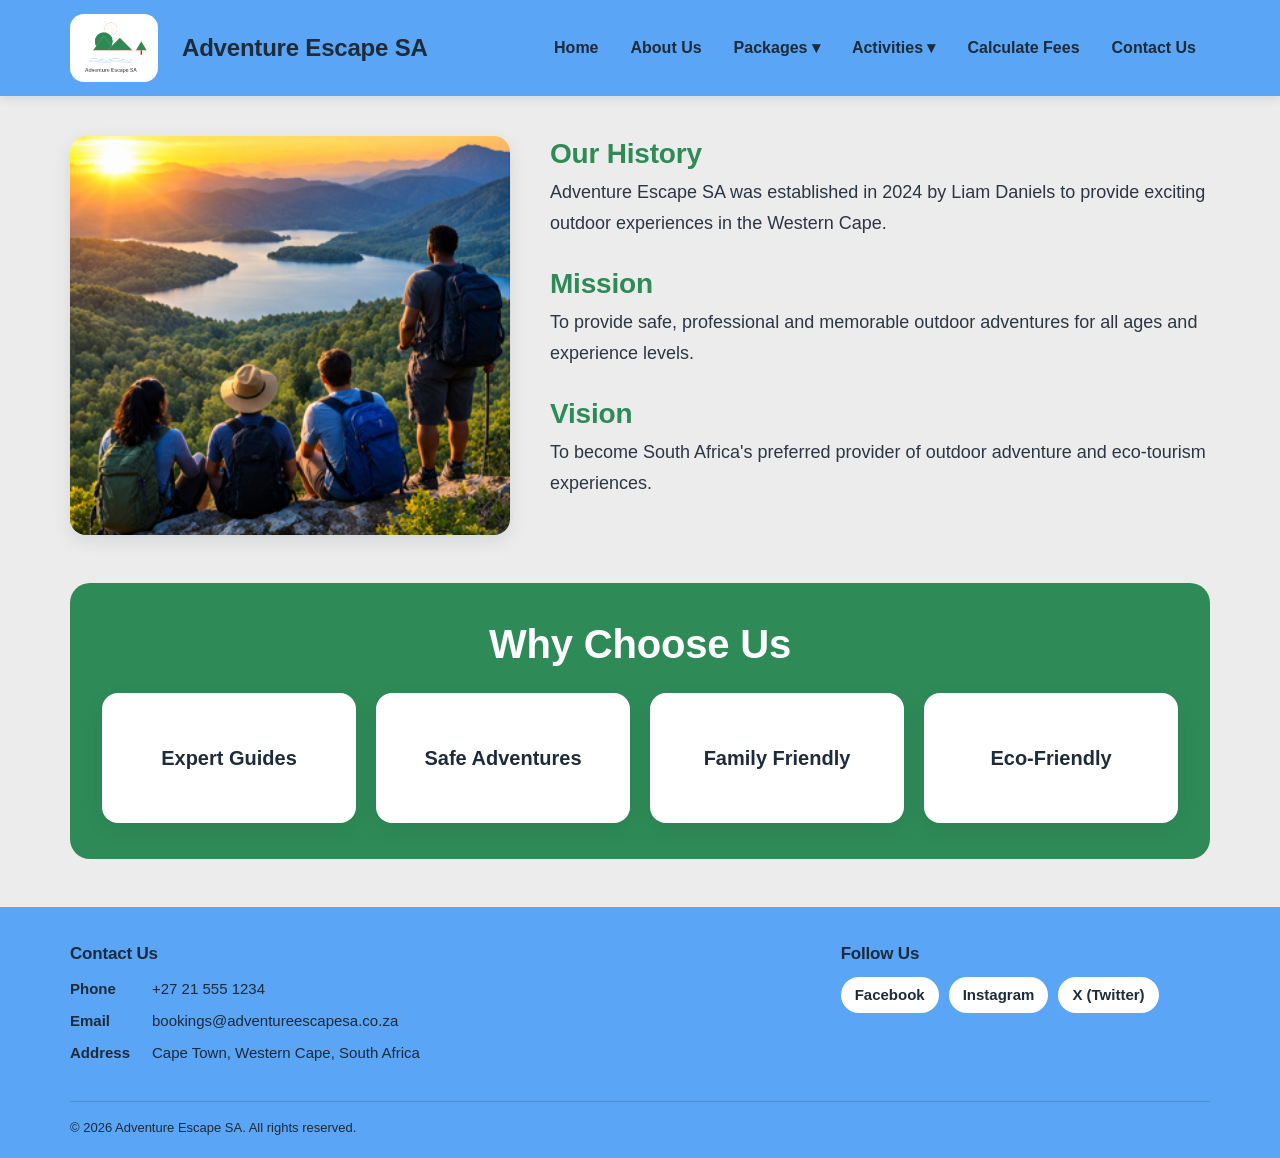
==== commit c79ee8c4: "Match the website to the presentation's style guide Keep the alignment and spacing improvements, but" ====
--- a/about.html
+++ b/about.html
@@ -14,9 +14,6 @@
     <title>About Us | Adventure Escape SA</title>
 
     <!-- Link CSS File -->
-    <link rel="preconnect" href="https://fonts.googleapis.com">
-    <link rel="preconnect" href="https://fonts.gstatic.com" crossorigin>
-    <link href="https://fonts.googleapis.com/css2?family=Nunito:wght@400;600;700&family=Poppins:wght@500;600;700&display=swap" rel="stylesheet">
     <link rel="stylesheet"
           href="css/style.css">
 
--- a/css/style.css
+++ b/css/style.css
@@ -1014,20 +1014,20 @@
 
 /* =====================================
    UI/UX REFRESH: TYPOGRAPHY & COLOUR
-   Poppins for headings, Nunito for body text.
+   Arial throughout, matching the presentation's style guide.
    Text colours chosen to pass WCAG contrast checks.
 ===================================== */
 
 :root{
     --blue:#5AA5F5;
     --blue-soft:#EAF3FE;
-    --green:#1F7A4D;
-    --orange:#E65C00;
-    --orange-dark:#C94F00;
+    --green:#2E8B57;
+    --orange:#FF7A1A;
+    --orange-dark:#F06A0F;
     --navy:#1D2B3A;
     --text:#2B3644;
     --muted:#5A6573;
-    --page:#F4F6F8;
+    --page:#ECECEC;
     --white:#FFFFFF;
     --radius:16px;
     --shadow:0 6px 18px rgba(29,43,58,0.10);
@@ -1035,7 +1035,7 @@
 }
 
 *{
-    font-family:'Nunito', Arial, sans-serif;
+    font-family:Arial, sans-serif;
 }
 
 body{
@@ -1049,7 +1049,7 @@
 .header-content h1,
 .hero-text h2,
 .featured h2{
-    font-family:'Poppins', Arial, sans-serif;
+    font-family:Arial, sans-serif;
     color:var(--navy);
     line-height:1.25;
     letter-spacing:-0.2px;
@@ -1234,7 +1234,7 @@
     border-radius:999px;
     background:var(--orange);
     color:var(--white);
-    font-family:'Poppins', Arial, sans-serif;
+    font-family:Arial, sans-serif;
     font-size:17px;
     font-weight:600;
     line-height:1.2;
@@ -1429,7 +1429,7 @@
     border-radius:var(--radius);
     background:var(--blue);
     color:var(--navy);
-    font-family:'Poppins', Arial, sans-serif;
+    font-family:Arial, sans-serif;
     font-size:24px;
     font-weight:600;
     text-decoration:none;
@@ -1900,3 +1900,152 @@
         gap:0;
     }
 }
+
+/* =====================================
+   UI/UX REFRESH: ALIGNMENT FIXES
+===================================== */
+
+/* Fee calculator buttons had their own older colours */
+#calculateBtn,
+#submitBtn{
+    background:var(--orange);
+    color:var(--white);
+}
+
+#calculateBtn:hover,
+#submitBtn:hover{
+    background:var(--orange-dark);
+}
+
+/* Columns size to their content instead of stretching */
+.fee-layout{
+    align-items:flex-start;
+}
+
+/* Grid, table and panels share the same left and right edges */
+.overview-container,
+.price-list{
+    padding:0;
+}
+
+.contact-card p{
+    margin-bottom:12px;
+}
+
+/* =====================================
+   UI/UX REFRESH: PHONE LAYOUT
+   Logo and title share the first row; the menu gets its own
+   full-width row. Calculator panels use the full screen width.
+===================================== */
+
+@media(max-width:600px){
+
+    header{
+        display:grid;
+        grid-template-columns:auto 1fr;
+        align-items:center;
+        column-gap:12px;
+        row-gap:10px;
+    }
+
+    .header-content{
+        display:contents;
+    }
+
+    .header-content h1{
+        grid-column:2;
+        font-size:20px;
+    }
+
+    .main-nav{
+        grid-column:1 / -1;
+        justify-content:flex-start;
+    }
+
+    .logo-section img{
+        width:56px;
+    }
+}
+
+@media(max-width:900px){
+
+    .fee-layout .column{
+        width:100%;
+    }
+}
+
+/* =====================================
+   STYLE GUIDE MATCH (see presentation slide 22)
+   Sky blue header and footer, forest green headings,
+   Adventure orange buttons, light grey background, Arial.
+   Dark navy text is used on blue and orange so it stays readable
+   (contrast above 5:1).
+===================================== */
+
+/* Orange buttons with dark text */
+.btn,
+.start-btn,
+.view-btn,
+.package-buttons .btn,
+#calculateBtn,
+#submitBtn{
+    background:var(--orange);
+    color:var(--navy);
+    font-weight:700;
+    box-shadow:0 4px 12px rgba(255,122,26,0.30);
+}
+
+.btn:hover,
+.start-btn:hover,
+.view-btn:hover,
+.package-buttons .btn:hover,
+#calculateBtn:hover,
+#submitBtn:hover{
+    background:var(--orange-dark);
+    color:var(--navy);
+}
+
+.package-buttons .btn + .btn,
+.package-buttons .btn + .btn:hover{
+    background:var(--white);
+    color:var(--navy);
+    box-shadow:inset 0 0 0 2px var(--orange);
+}
+
+/* Sky blue footer, like the header */
+footer.site-footer{
+    background:var(--blue);
+    color:var(--navy);
+}
+
+.site-footer h3,
+.footer-list li,
+.site-footer a,
+.footer-copy{
+    color:var(--navy);
+}
+
+.footer-label{
+    color:var(--navy);
+    font-weight:700;
+}
+
+.site-footer a:hover,
+.site-footer a:focus-visible{
+    color:var(--navy);
+}
+
+.footer-social span{
+    background:var(--white);
+    color:var(--navy);
+}
+
+.footer-copy{
+    border-top-color:rgba(29,43,58,0.20);
+}
+
+/* Table headers in sky blue */
+.info-table thead th{
+    background:var(--blue);
+    color:var(--navy);
+}
